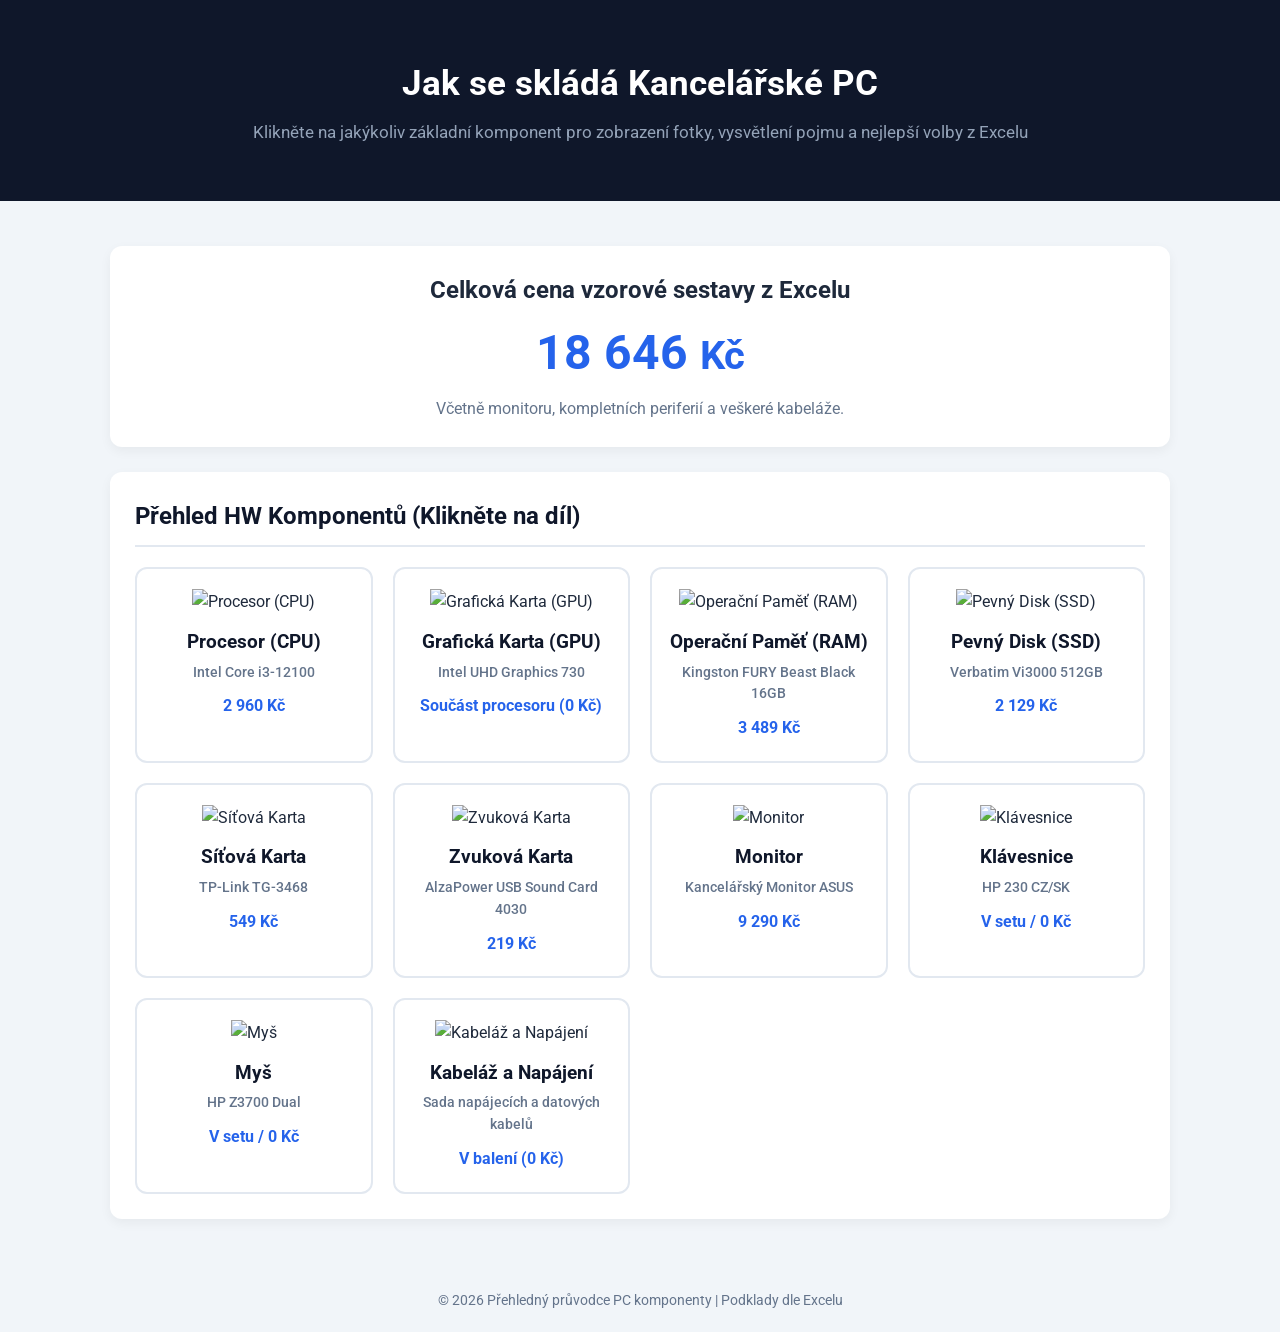
==== index.html @ a51becce "first commit" ====
<!DOCTYPE html>
<html lang="cs">
<head>
    <meta charset="UTF-8">
    <meta name="viewport" content="width=device-width, initial-scale=1.0">
    <title>Průvodce Kancelářským PC - Základní pojmy a komponenty</title>
    <link rel="stylesheet" href="style.css">
    <link href="https://fonts.googleapis.com/css2?family=Roboto:wght@300;400;500;700&display=swap" rel="stylesheet">
</head>
<body>

    <header class="navbar">
        <div class="container">
            <h1>Jak se skládá Kancelářské PC</h1>
            <p>Klikněte na jakýkoliv základní komponent pro zobrazení fotky, vysvětlení pojmu a nejlepší volby z Excelu</p>
        </div>
    </header>

    <main class="container">

        <!-- Rozpočet podle Excelu -->
        <section class="summary-card">
            <h2>Celková cena vzorové sestavy z Excelu</h2>
            <div class="price-box">
                <span>18 646</span> <small>Kč</small>
            </div>
            <p class="summary-note">Včetně monitoru, kompletních periferií a veškeré kabeláže.</p>
        </section>

        <!-- Mřížka základních HW pojmů -->
        <section class="section">
            <h2>Přehled HW Komponentů (Klikněte na díl)</h2>
            <div class="grid-container" id="components-grid">
                <!-- Generováno pomocí JS -->
            </div>
        </section>

    </main>

    <!-- Detail okno (Modal) -->
    <div id="modal" class="modal hidden">
        <div class="modal-content">
            <span class="close-btn" onclick="closeModal()">&times;</span>
            <div class="modal-body">
                <div class="modal-img-wrapper">
                    <img id="modal-img" src="" alt="Fotka dílu">
                </div>
                <div class="modal-info">
                    <span id="modal-title" class="badge">Název dílu</span>
                    <h2 id="modal-excel-name">Model z Excelu</h2>
                    <p class="price-tag">Orientační cena: <strong id="modal-price">0 Kč</strong></p>
                    
                    <div class="info-block">
                        <h3>Co to je a k čemu slouží?</h3>
                        <p id="modal-definition" class="desc-text"></p>
                    </div>

                    <div class="info-block highlight">
                        <h3>Proč je doporučený model nejlepší na trhu?</h3>
                        <p id="modal-reason" class="desc-text"></p>
                    </div>
                </div>
            </div>
        </div>
    </div>

    <footer>
        <p>© 2026 Přehledný průvodce PC komponenty | Podklady dle Excelu</p>
    </footer>

    <script src="script.js"></script>
</body>
</html>
---- style.css ----
* {
    box-sizing: border-box;
    margin: 0;
    padding: 0;
}

body {
    font-family: 'Roboto', sans-serif;
    background-color: #f1f5f9;
    color: #1e293b;
    line-height: 1.6;
}

.container {
    max-width: 1100px;
    margin: 0 auto;
    padding: 20px;
}

/* Hlavička */
.navbar {
    background: #0f172a;
    color: #fff;
    padding: 35px 20px;
    text-align: center;
}

.navbar h1 {
    font-size: 2.2rem;
    margin-bottom: 8px;
}

.navbar p {
    color: #94a3b8;
    font-size: 1.05rem;
}

/* Karta se souhrnem */
.summary-card {
    background: white;
    padding: 25px;
    border-radius: 12px;
    text-align: center;
    margin: 25px 0;
    box-shadow: 0 4px 12px rgba(0, 0, 0, 0.05);
}

.price-box {
    font-size: 3rem;
    font-weight: bold;
    color: #2563eb;
    margin: 5px 0;
}

.summary-note {
    color: #64748b;
}

/* Sekce */
.section {
    background: white;
    padding: 25px;
    border-radius: 12px;
    margin-bottom: 30px;
    box-shadow: 0 4px 12px rgba(0,0,0,0.05);
}

.section h2 {
    margin-bottom: 20px;
    color: #0f172a;
    border-bottom: 2px solid #e2e8f0;
    padding-bottom: 10px;
}

/* Grid karet */
.grid-container {
    display: grid;
    grid-template-columns: repeat(auto-fill, minmax(230px, 1fr));
    gap: 20px;
}

.card {
    background: #fff;
    border: 2px solid #e2e8f0;
    border-radius: 12px;
    padding: 20px 15px;
    text-align: center;
    cursor: pointer;
    transition: all 0.25s ease-in-out;
}

.card:hover {
    transform: translateY(-5px);
    border-color: #2563eb;
    box-shadow: 0 10px 20px rgba(37, 99, 235, 0.12);
}

.card-img {
    width: 100%;
    height: 130px;
    object-fit: contain;
    margin-bottom: 12px;
}

.card h3 {
    font-size: 1.2rem;
    color: #0f172a;
    margin-bottom: 4px;
}

.card-subtitle {
    font-size: 0.85rem;
    color: #64748b;
    font-weight: 500;
}

.card-price {
    font-weight: bold;
    color: #2563eb;
    margin-top: 10px;
}

/* Vyskočné okno (Modal) */
.modal {
    position: fixed;
    top: 0;
    left: 0;
    width: 100%;
    height: 100%;
    background: rgba(15, 23, 42, 0.7);
    display: flex;
    align-items: center;
    justify-content: center;
    z-index: 1000;
    padding: 20px;
}

.modal.hidden {
    display: none;
}

.modal-content {
    background: white;
    width: 100%;
    max-width: 750px;
    border-radius: 16px;
    padding: 30px;
    position: relative;
    max-height: 90vh;
    overflow-y: auto;
}

.close-btn {
    position: absolute;
    top: 15px;
    right: 20px;
    font-size: 32px;
    cursor: pointer;
    color: #94a3b8;
}

.close-btn:hover {
    color: #0f172a;
}

.modal-body {
    display: flex;
    gap: 25px;
    align-items: flex-start;
}

.modal-img-wrapper img {
    width: 220px;
    height: 220px;
    object-fit: contain;
    border-radius: 10px;
    border: 1px solid #e2e8f0;
    padding: 10px;
}

.modal-info {
    flex: 1;
}

.badge {
    background: #dbeafe;
    color: #1e40af;
    padding: 4px 10px;
    border-radius: 6px;
    font-size: 0.85rem;
    font-weight: bold;
    text-transform: uppercase;
}

.modal-info h2 {
    font-size: 1.5rem;
    margin-top: 8px;
    color: #0f172a;
}

.price-tag {
    font-size: 1.1rem;
    margin-bottom: 15px;
    color: #475569;
}

.info-block {
    margin-top: 15px;
}

.info-block h3 {
    font-size: 1rem;
    color: #0f172a;
    margin-bottom: 5px;
}

.desc-text {
    color: #334155;
    font-size: 0.95rem;
}

.highlight {
    background: #f8fafc;
    padding: 12px;
    border-left: 4px solid #2563eb;
    border-radius: 4px;
}

footer {
    text-align: center;
    padding: 20px;
    color: #64748b;
    font-size: 0.9rem;
}

@media (max-width: 650px) {
    .modal-body {
        flex-direction: column;
        align-items: center;
        text-align: center;
    }
    
    .highlight {
        border-left: none;
        border-top: 4px solid #2563eb;
    }
}
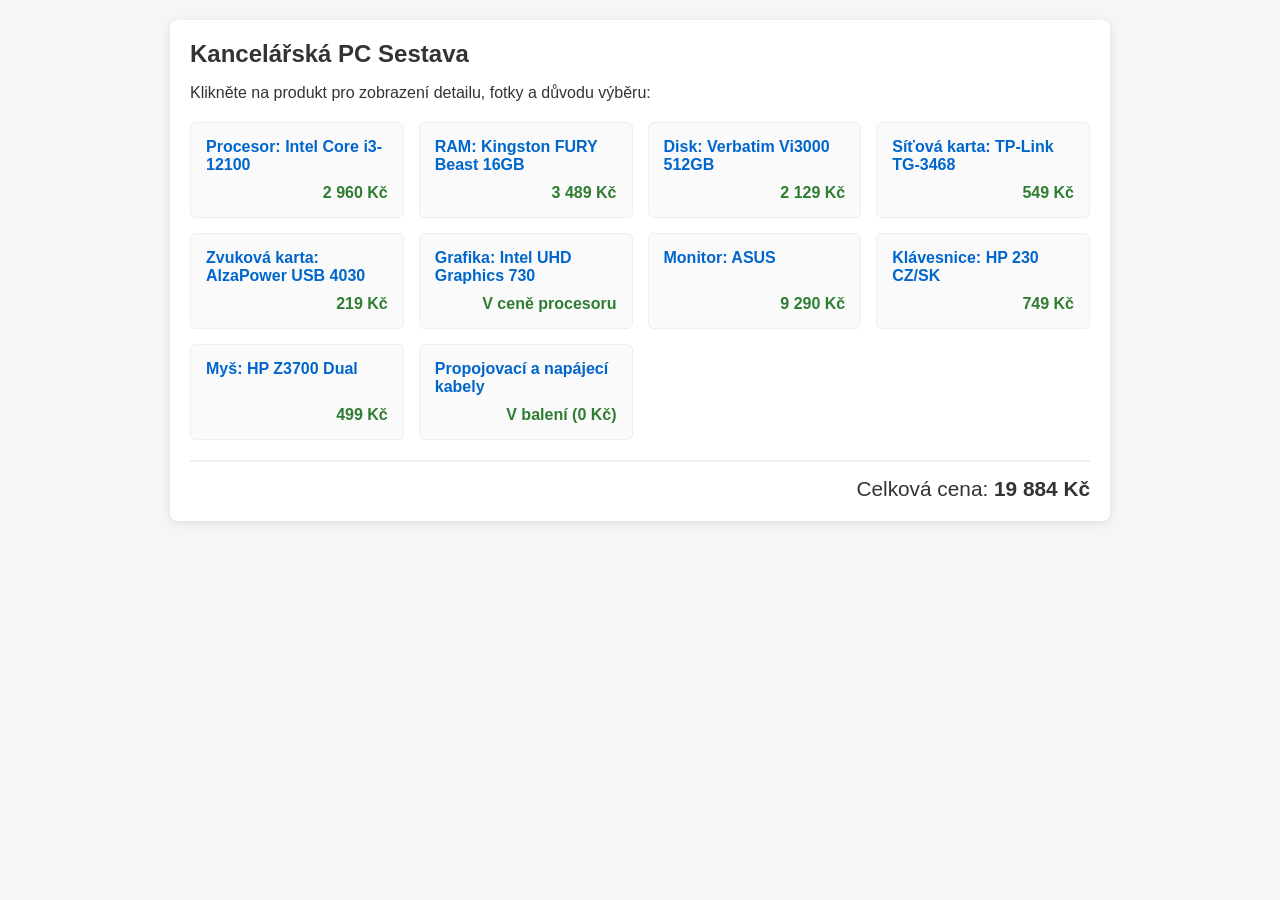
==== commit 012d5667: "hotovo" ====
--- a/index.html
+++ b/index.html
@@ -1,73 +1,17 @@
 <!DOCTYPE html>
 <html lang="cs">
 <head>
-    <meta charset="UTF-8">
-    <meta name="viewport" content="width=device-width, initial-scale=1.0">
-    <title>Průvodce Kancelářským PC - Základní pojmy a komponenty</title>
-    <link rel="stylesheet" href="style.css">
-    <link href="https://fonts.googleapis.com/css2?family=Roboto:wght@300;400;500;700&display=swap" rel="stylesheet">
+  <meta charset="UTF-8">
+  <title>Kancelářské PC</title>
+  <link rel="stylesheet" href="style.css">
 </head>
 <body>
-
-    <header class="navbar">
-        <div class="container">
-            <h1>Jak se skládá Kancelářské PC</h1>
-            <p>Klikněte na jakýkoliv základní komponent pro zobrazení fotky, vysvětlení pojmu a nejlepší volby z Excelu</p>
-        </div>
-    </header>
-
-    <main class="container">
-
-        <!-- Rozpočet podle Excelu -->
-        <section class="summary-card">
-            <h2>Celková cena vzorové sestavy z Excelu</h2>
-            <div class="price-box">
-                <span>18 646</span> <small>Kč</small>
-            </div>
-            <p class="summary-note">Včetně monitoru, kompletních periferií a veškeré kabeláže.</p>
-        </section>
-
-        <!-- Mřížka základních HW pojmů -->
-        <section class="section">
-            <h2>Přehled HW Komponentů (Klikněte na díl)</h2>
-            <div class="grid-container" id="components-grid">
-                <!-- Generováno pomocí JS -->
-            </div>
-        </section>
-
-    </main>
-
-    <!-- Detail okno (Modal) -->
-    <div id="modal" class="modal hidden">
-        <div class="modal-content">
-            <span class="close-btn" onclick="closeModal()">&times;</span>
-            <div class="modal-body">
-                <div class="modal-img-wrapper">
-                    <img id="modal-img" src="" alt="Fotka dílu">
-                </div>
-                <div class="modal-info">
-                    <span id="modal-title" class="badge">Název dílu</span>
-                    <h2 id="modal-excel-name">Model z Excelu</h2>
-                    <p class="price-tag">Orientační cena: <strong id="modal-price">0 Kč</strong></p>
-                    
-                    <div class="info-block">
-                        <h3>Co to je a k čemu slouží?</h3>
-                        <p id="modal-definition" class="desc-text"></p>
-                    </div>
-
-                    <div class="info-block highlight">
-                        <h3>Proč je doporučený model nejlepší na trhu?</h3>
-                        <p id="modal-reason" class="desc-text"></p>
-                    </div>
-                </div>
-            </div>
-        </div>
-    </div>
-
-    <footer>
-        <p>© 2026 Přehledný průvodce PC komponenty | Podklady dle Excelu</p>
-    </footer>
-
-    <script src="script.js"></script>
+  <div class="container">
+    <h1>Kancelářská PC Sestava</h1>
+    <p>Klikněte na produkt pro zobrazení detailu, fotky a důvodu výběru:</p>
+    <div class="product-grid" id="grid"></div>
+    <div class="total">Celková cena: <strong>19 884 Kč</strong></div>
+  </div>
+  <script src="script.js"></script>
 </body>
 </html>
--- a/style.css
+++ b/style.css
@@ -1,247 +1,37 @@
-* {
-    box-sizing: border-box;
-    margin: 0;
-    padding: 0;
+body { font-family: sans-serif; background: #f4f6f8; margin: 0; padding: 20px; color: #333; }
+.container { max-width: 900px; margin: 0 auto; background: #fff; padding: 20px; border-radius: 8px; box-shadow: 0 2px 10px rgba(0,0,0,0.1); }
+h1 { font-size: 1.5rem; margin-top: 0; }
+
+/* Zobrazení vedle sebe (grid / mřížka) */
+.product-grid { 
+  display: grid; 
+  grid-template-columns: repeat(auto-fill, minmax(200px, 1fr)); 
+  gap: 15px; 
+  margin: 20px 0; 
 }
+.product-card { 
+  border: 1px solid #eee; 
+  border-radius: 6px; 
+  padding: 15px; 
+  text-decoration: none; 
+  color: #0066cc; 
+  display: flex; 
+  flex-direction: column; 
+  justify-content: space-between; 
+  background: #fafafa;
+  transition: transform 0.2s, box-shadow 0.2s;
+}
+.product-card:hover { 
+  transform: translateY(-3px); 
+  box-shadow: 0 4px 12px rgba(0,0,0,0.1); 
+  border-color: #0066cc;
+}
+.product-title { font-weight: bold; margin-bottom: 10px; }
+.product-price { font-weight: bold; color: #2e7d32; text-align: right; }
 
-body {
-    font-family: 'Roboto', sans-serif;
-    background-color: #f1f5f9;
-    color: #1e293b;
-    line-height: 1.6;
-}
+.total { margin-top: 20px; font-size: 1.3rem; text-align: right; border-top: 2px solid #eee; padding-top: 15px; }
 
-.container {
-    max-width: 1100px;
-    margin: 0 auto;
-    padding: 20px;
-}
-
-/* Hlavička */
-.navbar {
-    background: #0f172a;
-    color: #fff;
-    padding: 35px 20px;
-    text-align: center;
-}
-
-.navbar h1 {
-    font-size: 2.2rem;
-    margin-bottom: 8px;
-}
-
-.navbar p {
-    color: #94a3b8;
-    font-size: 1.05rem;
-}
-
-/* Karta se souhrnem */
-.summary-card {
-    background: white;
-    padding: 25px;
-    border-radius: 12px;
-    text-align: center;
-    margin: 25px 0;
-    box-shadow: 0 4px 12px rgba(0, 0, 0, 0.05);
-}
-
-.price-box {
-    font-size: 3rem;
-    font-weight: bold;
-    color: #2563eb;
-    margin: 5px 0;
-}
-
-.summary-note {
-    color: #64748b;
-}
-
-/* Sekce */
-.section {
-    background: white;
-    padding: 25px;
-    border-radius: 12px;
-    margin-bottom: 30px;
-    box-shadow: 0 4px 12px rgba(0,0,0,0.05);
-}
-
-.section h2 {
-    margin-bottom: 20px;
-    color: #0f172a;
-    border-bottom: 2px solid #e2e8f0;
-    padding-bottom: 10px;
-}
-
-/* Grid karet */
-.grid-container {
-    display: grid;
-    grid-template-columns: repeat(auto-fill, minmax(230px, 1fr));
-    gap: 20px;
-}
-
-.card {
-    background: #fff;
-    border: 2px solid #e2e8f0;
-    border-radius: 12px;
-    padding: 20px 15px;
-    text-align: center;
-    cursor: pointer;
-    transition: all 0.25s ease-in-out;
-}
-
-.card:hover {
-    transform: translateY(-5px);
-    border-color: #2563eb;
-    box-shadow: 0 10px 20px rgba(37, 99, 235, 0.12);
-}
-
-.card-img {
-    width: 100%;
-    height: 130px;
-    object-fit: contain;
-    margin-bottom: 12px;
-}
-
-.card h3 {
-    font-size: 1.2rem;
-    color: #0f172a;
-    margin-bottom: 4px;
-}
-
-.card-subtitle {
-    font-size: 0.85rem;
-    color: #64748b;
-    font-weight: 500;
-}
-
-.card-price {
-    font-weight: bold;
-    color: #2563eb;
-    margin-top: 10px;
-}
-
-/* Vyskočné okno (Modal) */
-.modal {
-    position: fixed;
-    top: 0;
-    left: 0;
-    width: 100%;
-    height: 100%;
-    background: rgba(15, 23, 42, 0.7);
-    display: flex;
-    align-items: center;
-    justify-content: center;
-    z-index: 1000;
-    padding: 20px;
-}
-
-.modal.hidden {
-    display: none;
-}
-
-.modal-content {
-    background: white;
-    width: 100%;
-    max-width: 750px;
-    border-radius: 16px;
-    padding: 30px;
-    position: relative;
-    max-height: 90vh;
-    overflow-y: auto;
-}
-
-.close-btn {
-    position: absolute;
-    top: 15px;
-    right: 20px;
-    font-size: 32px;
-    cursor: pointer;
-    color: #94a3b8;
-}
-
-.close-btn:hover {
-    color: #0f172a;
-}
-
-.modal-body {
-    display: flex;
-    gap: 25px;
-    align-items: flex-start;
-}
-
-.modal-img-wrapper img {
-    width: 220px;
-    height: 220px;
-    object-fit: contain;
-    border-radius: 10px;
-    border: 1px solid #e2e8f0;
-    padding: 10px;
-}
-
-.modal-info {
-    flex: 1;
-}
-
-.badge {
-    background: #dbeafe;
-    color: #1e40af;
-    padding: 4px 10px;
-    border-radius: 6px;
-    font-size: 0.85rem;
-    font-weight: bold;
-    text-transform: uppercase;
-}
-
-.modal-info h2 {
-    font-size: 1.5rem;
-    margin-top: 8px;
-    color: #0f172a;
-}
-
-.price-tag {
-    font-size: 1.1rem;
-    margin-bottom: 15px;
-    color: #475569;
-}
-
-.info-block {
-    margin-top: 15px;
-}
-
-.info-block h3 {
-    font-size: 1rem;
-    color: #0f172a;
-    margin-bottom: 5px;
-}
-
-.desc-text {
-    color: #334155;
-    font-size: 0.95rem;
-}
-
-.highlight {
-    background: #f8fafc;
-    padding: 12px;
-    border-left: 4px solid #2563eb;
-    border-radius: 4px;
-}
-
-footer {
-    text-align: center;
-    padding: 20px;
-    color: #64748b;
-    font-size: 0.9rem;
-}
-
-@media (max-width: 650px) {
-    .modal-body {
-        flex-direction: column;
-        align-items: center;
-        text-align: center;
-    }
-    
-    .highlight {
-        border-left: none;
-        border-top: 4px solid #2563eb;
-    }
-}+/* Detail podstránka */
+.detail-card img { width: 100%; max-height: 250px; object-fit: contain; margin: 15px 0; }
+.price { font-size: 1.2rem; color: #2e7d32; }
+.back { display: inline-block; margin-bottom: 15px; color: #666; text-decoration: none; }
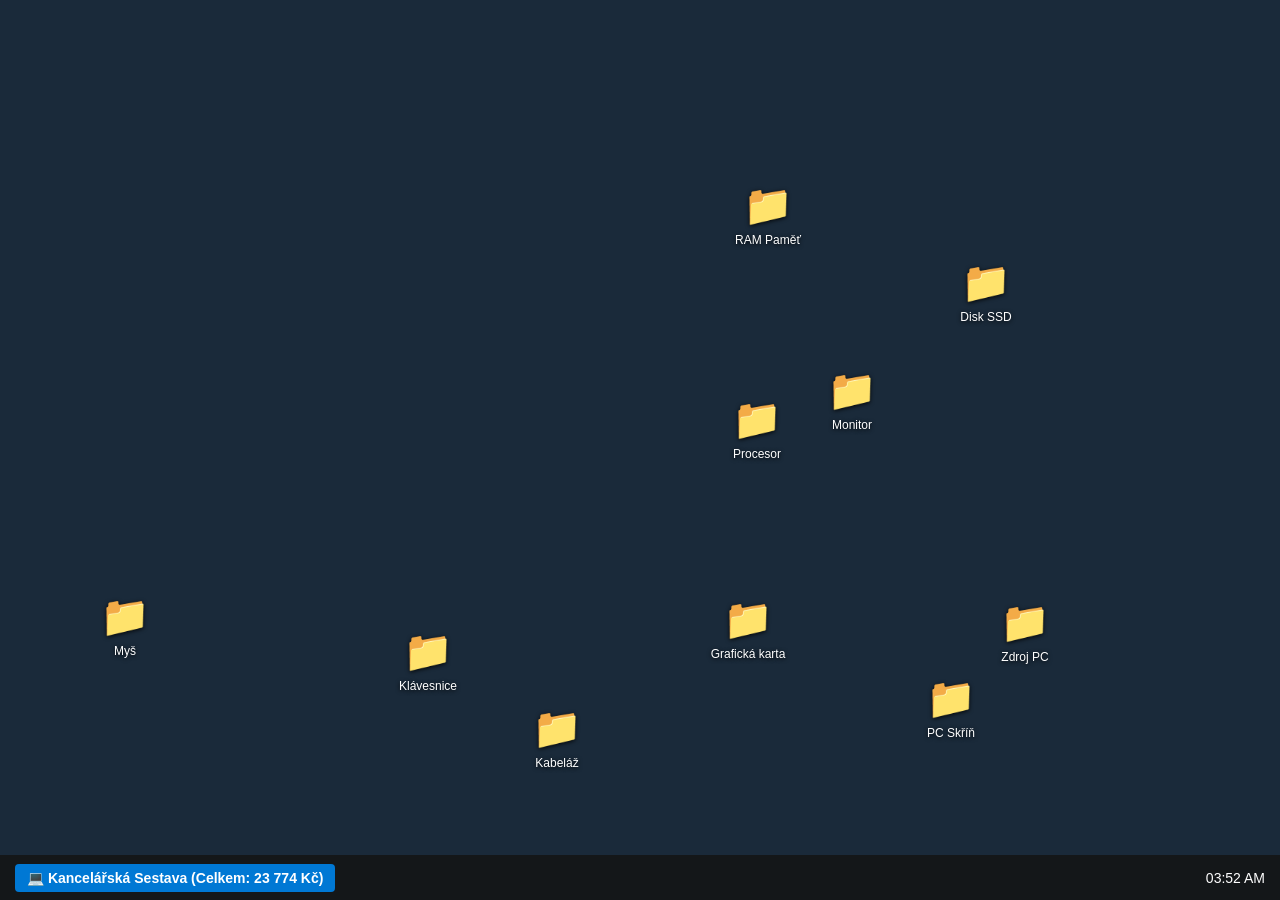
==== commit 4d453d29: "op" ====
--- a/index.html
+++ b/index.html
@@ -2,16 +2,36 @@
 <html lang="cs">
 <head>
   <meta charset="UTF-8">
-  <title>Kancelářské PC</title>
+  <title>Kancelářské PC - Náhodné složky</title>
   <link rel="stylesheet" href="style.css">
 </head>
 <body>
-  <div class="container">
-    <h1>Kancelářská PC Sestava</h1>
-    <p>Klikněte na produkt pro zobrazení detailu, fotky a důvodu výběru:</p>
-    <div class="product-grid" id="grid"></div>
-    <div class="total">Celková cena: <strong>19 884 Kč</strong></div>
+
+  <!-- Plocha pro náhodné složky -->
+  <div class="desktop" id="desktop"></div>
+
+  <!-- Vyskakovací okno s detailem složky -->
+  <div class="window" id="window">
+    <div class="window-header">
+      <span id="win-title">Detail složky</span>
+      <button class="close-btn" onclick="closeWindow()">✕</button>
+    </div>
+    <div class="window-body">
+      <div class="window-price" id="win-price"></div>
+      <img id="win-img" src="" alt="Komponent">
+      <h3 style="margin-top:10px;">K čemu slouží?</h3>
+      <p id="win-purpose" style="margin-bottom: 15px;"></p>
+      <h3>Proč je tento výrobek nejlepší?</h3>
+      <p id="win-why"></p>
+    </div>
   </div>
+
+  <!-- Spodní lišta PC -->
+  <div class="taskbar">
+    <div class="start-btn">💻 Kancelářská Sestava (Celkem: 23 774 Kč)</div>
+    <div id="clock">12:00</div>
+  </div>
+
   <script src="script.js"></script>
 </body>
 </html>
--- a/style.css
+++ b/style.css
@@ -1,37 +1,114 @@
-body { font-family: sans-serif; background: #f4f6f8; margin: 0; padding: 20px; color: #333; }
-.container { max-width: 900px; margin: 0 auto; background: #fff; padding: 20px; border-radius: 8px; box-shadow: 0 2px 10px rgba(0,0,0,0.1); }
-h1 { font-size: 1.5rem; margin-top: 0; }
+* { box-sizing: border-box; margin: 0; padding: 0; }
 
-/* Zobrazení vedle sebe (grid / mřížka) */
-.product-grid { 
-  display: grid; 
-  grid-template-columns: repeat(auto-fill, minmax(200px, 1fr)); 
-  gap: 15px; 
-  margin: 20px 0; 
-}
-.product-card { 
-  border: 1px solid #eee; 
-  border-radius: 6px; 
-  padding: 15px; 
-  text-decoration: none; 
-  color: #0066cc; 
+body { 
+  font-family: 'Segoe UI', Tahoma, Geneva, Verdana, sans-serif;
+  background: #1a2a3a url('https://images.unsplash.com/photo-1707343843437-caacff5cfa74?w=1600') center/cover no-repeat;
+  height: 100vh; 
+  overflow: hidden; 
   display: flex; 
   flex-direction: column; 
   justify-content: space-between; 
-  background: #fafafa;
-  transition: transform 0.2s, box-shadow 0.2s;
 }
-.product-card:hover { 
-  transform: translateY(-3px); 
-  box-shadow: 0 4px 12px rgba(0,0,0,0.1); 
-  border-color: #0066cc;
+
+/* Plocha, kde se složky volně pohybují */
+.desktop { 
+  position: relative;
+  width: 100%;
+  height: calc(100vh - 45px);
 }
-.product-title { font-weight: bold; margin-bottom: 10px; }
-.product-price { font-weight: bold; color: #2e7d32; text-align: right; }
 
-.total { margin-top: 20px; font-size: 1.3rem; text-align: right; border-top: 2px solid #eee; padding-top: 15px; }
+/* Ikona složky s absolutním pozicováním */
+.folder { 
+  position: absolute;
+  width: 100px;
+  height: 100px;
+  display: flex; 
+  flex-direction: column; 
+  align-items: center; 
+  justify-content: center; 
+  color: white; 
+  text-decoration: none; 
+  text-align: center; 
+  padding: 8px;
+  border-radius: 8px;
+  cursor: pointer;
+  transition: transform 0.2s, background 0.2s;
+  text-shadow: 0 1px 4px rgba(0,0,0,0.9);
+  user-select: none;
+}
 
-/* Detail podstránka */
-.detail-card img { width: 100%; max-height: 250px; object-fit: contain; margin: 15px 0; }
-.price { font-size: 1.2rem; color: #2e7d32; }
-.back { display: inline-block; margin-bottom: 15px; color: #666; text-decoration: none; }+.folder:hover { 
+  background: rgba(255, 255, 255, 0.25); 
+  border: 1px solid rgba(255, 255, 255, 0.4);
+  transform: scale(1.05);
+}
+
+.folder-icon { 
+  font-size: 40px; 
+  margin-bottom: 4px; 
+}
+
+.folder-name { 
+  font-size: 12px; 
+  font-weight: 500;
+  line-height: 1.2;
+}
+
+/* Okno s detailem (Modal) */
+.window { 
+  display: none; 
+  position: fixed; 
+  top: 50%; left: 50%; 
+  transform: translate(-50%, -50%); 
+  width: 90%; max-width: 500px; 
+  background: rgba(255, 255, 255, 0.95); 
+  backdrop-filter: blur(12px);
+  border-radius: 10px; 
+  box-shadow: 0 10px 30px rgba(0,0,0,0.5); 
+  z-index: 100; 
+  overflow: hidden;
+}
+
+.window-header { 
+  background: #0078d4; 
+  color: white; 
+  padding: 10px 15px; 
+  display: flex; 
+  justify-content: space-between; 
+  align-items: center; 
+  font-weight: bold;
+}
+
+.close-btn { 
+  background: #e81123; 
+  border: none; 
+  color: white; 
+  font-size: 16px; 
+  width: 28px; height: 28px; 
+  border-radius: 4px; 
+  cursor: pointer; 
+}
+
+.window-body { padding: 20px; color: #333; max-height: 75vh; overflow-y: auto; }
+.window-body img { width: 100%; max-height: 200px; object-fit: contain; margin: 15px 0; }
+.window-price { font-size: 1.2rem; color: #2e7d32; margin-bottom: 10px; font-weight: bold; }
+
+/* Spodní lišta (Taskbar) */
+.taskbar { 
+  height: 45px; 
+  background: rgba(20, 20, 20, 0.85); 
+  backdrop-filter: blur(10px);
+  display: flex; 
+  align-items: center; 
+  justify-content: space-between; 
+  padding: 0 15px; 
+  color: white; 
+  font-size: 14px;
+}
+
+.start-btn { 
+  font-weight: bold; 
+  background: #0078d4; 
+  padding: 6px 12px; 
+  border-radius: 4px; 
+}
